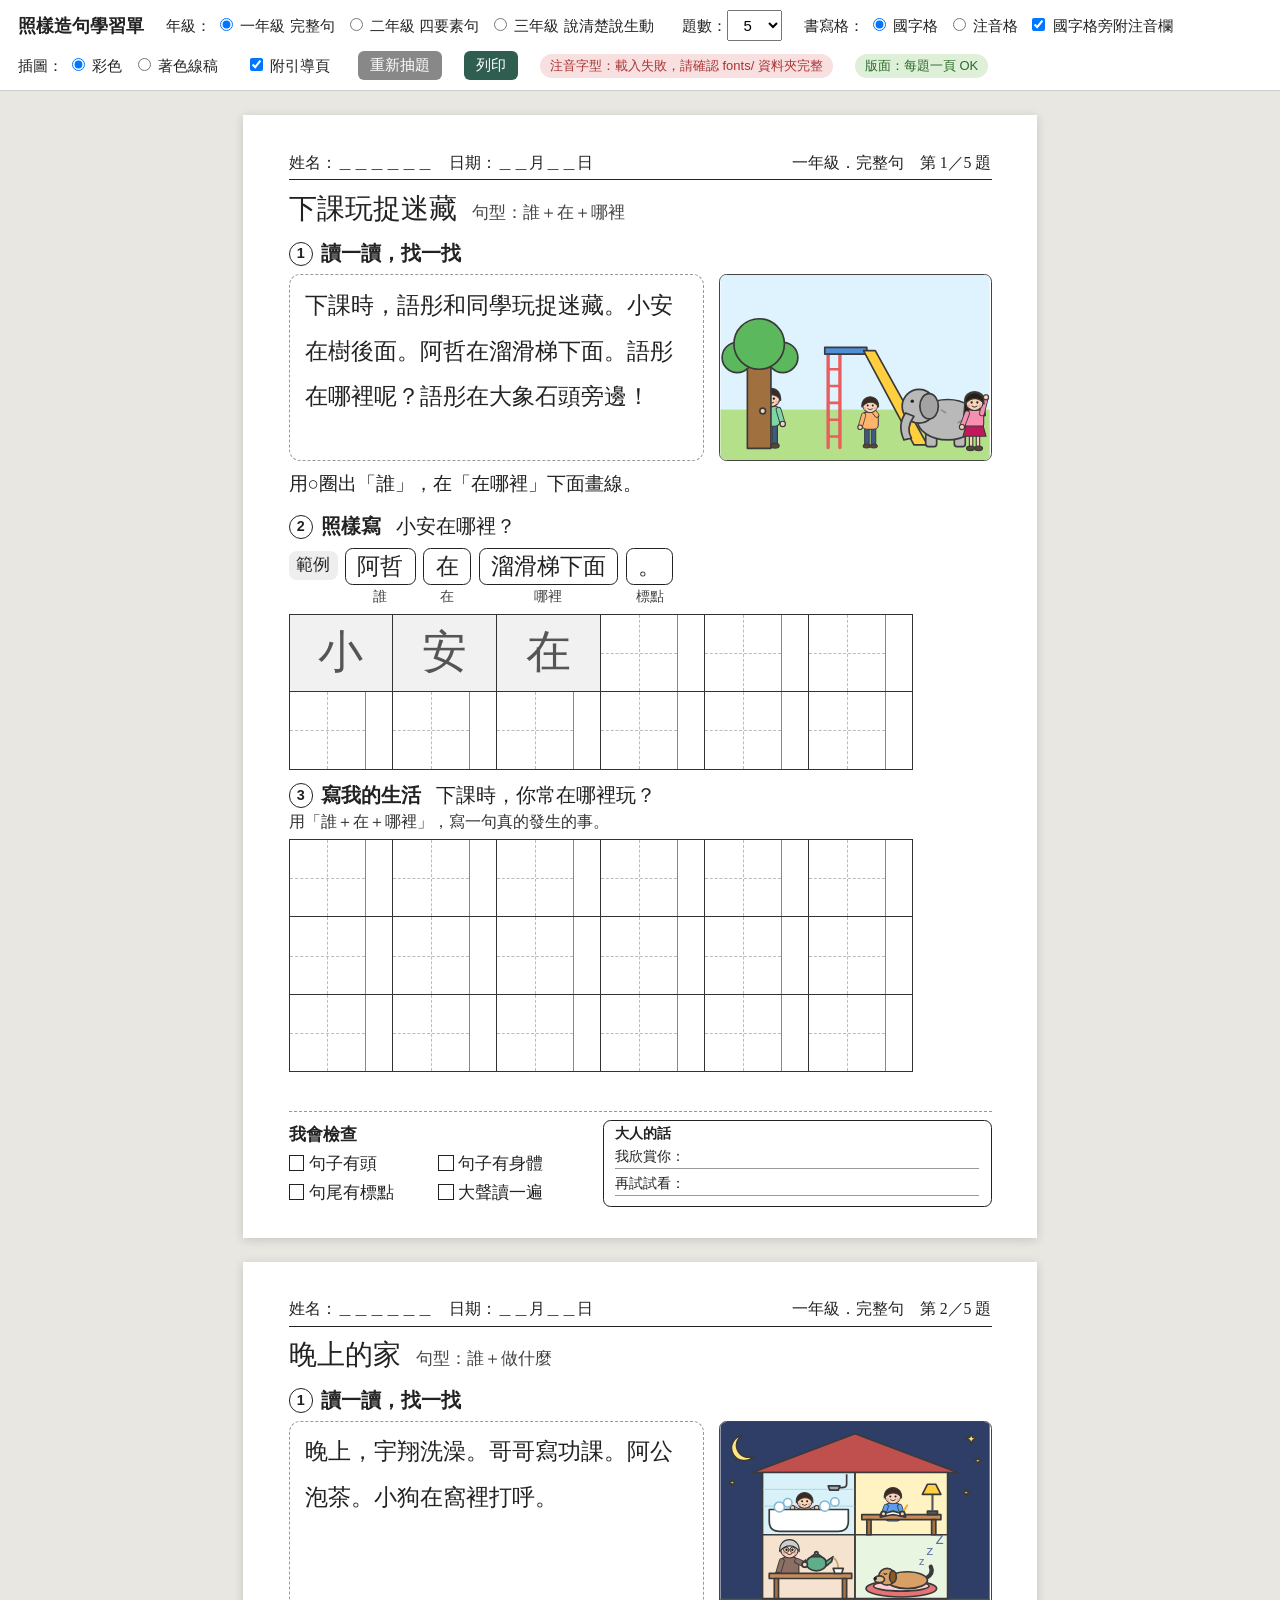
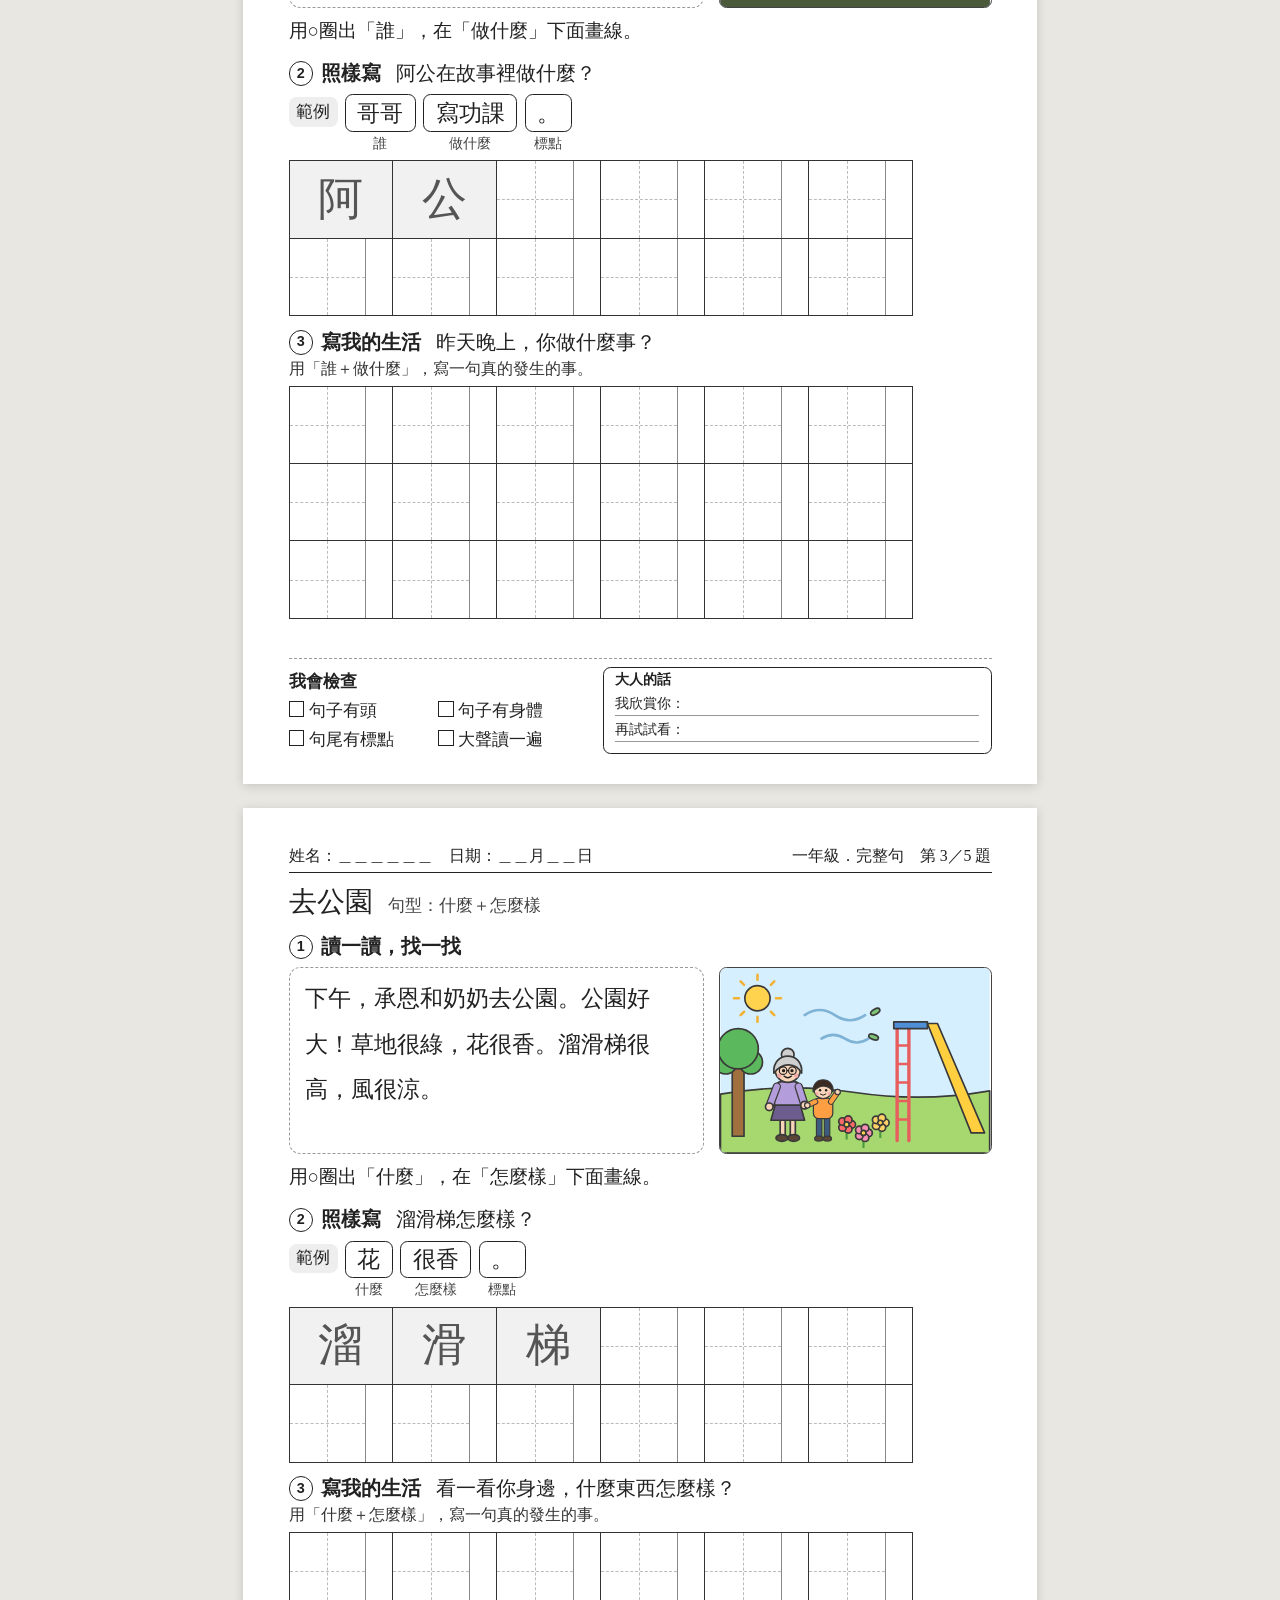
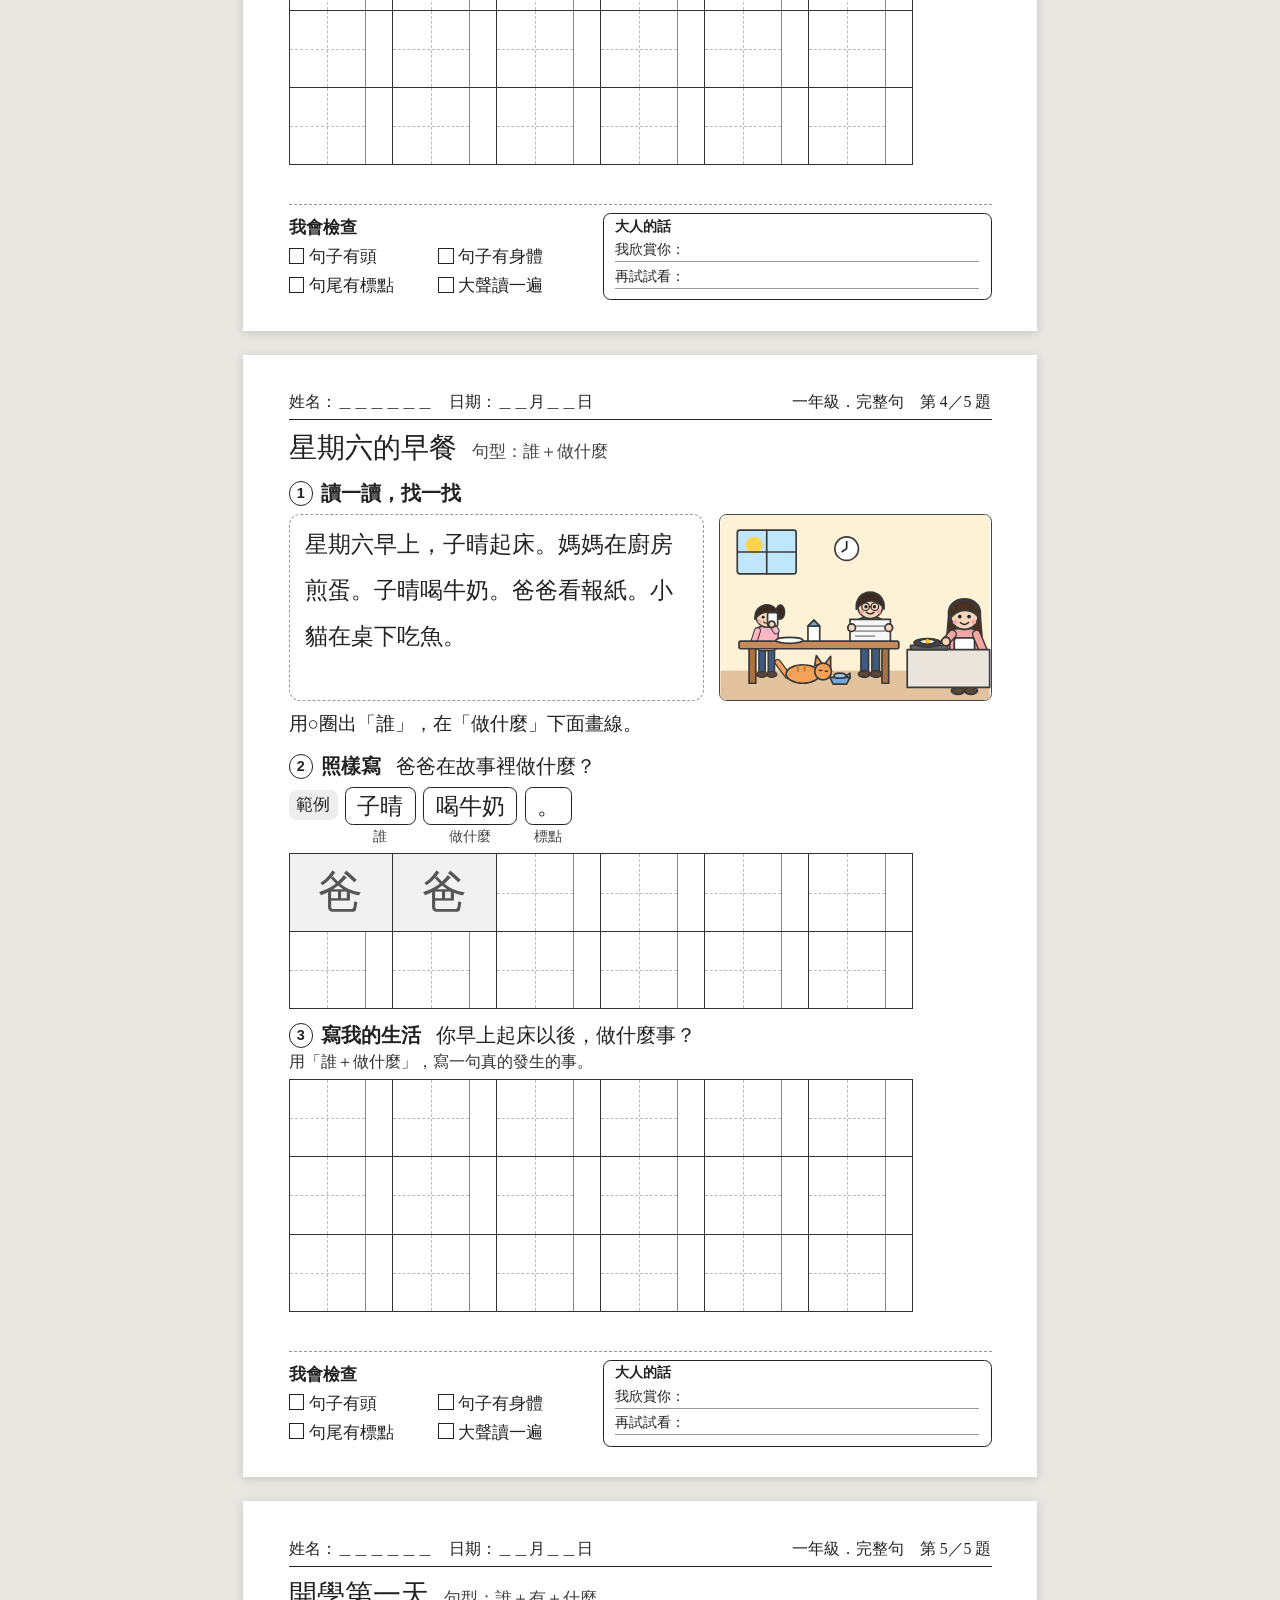
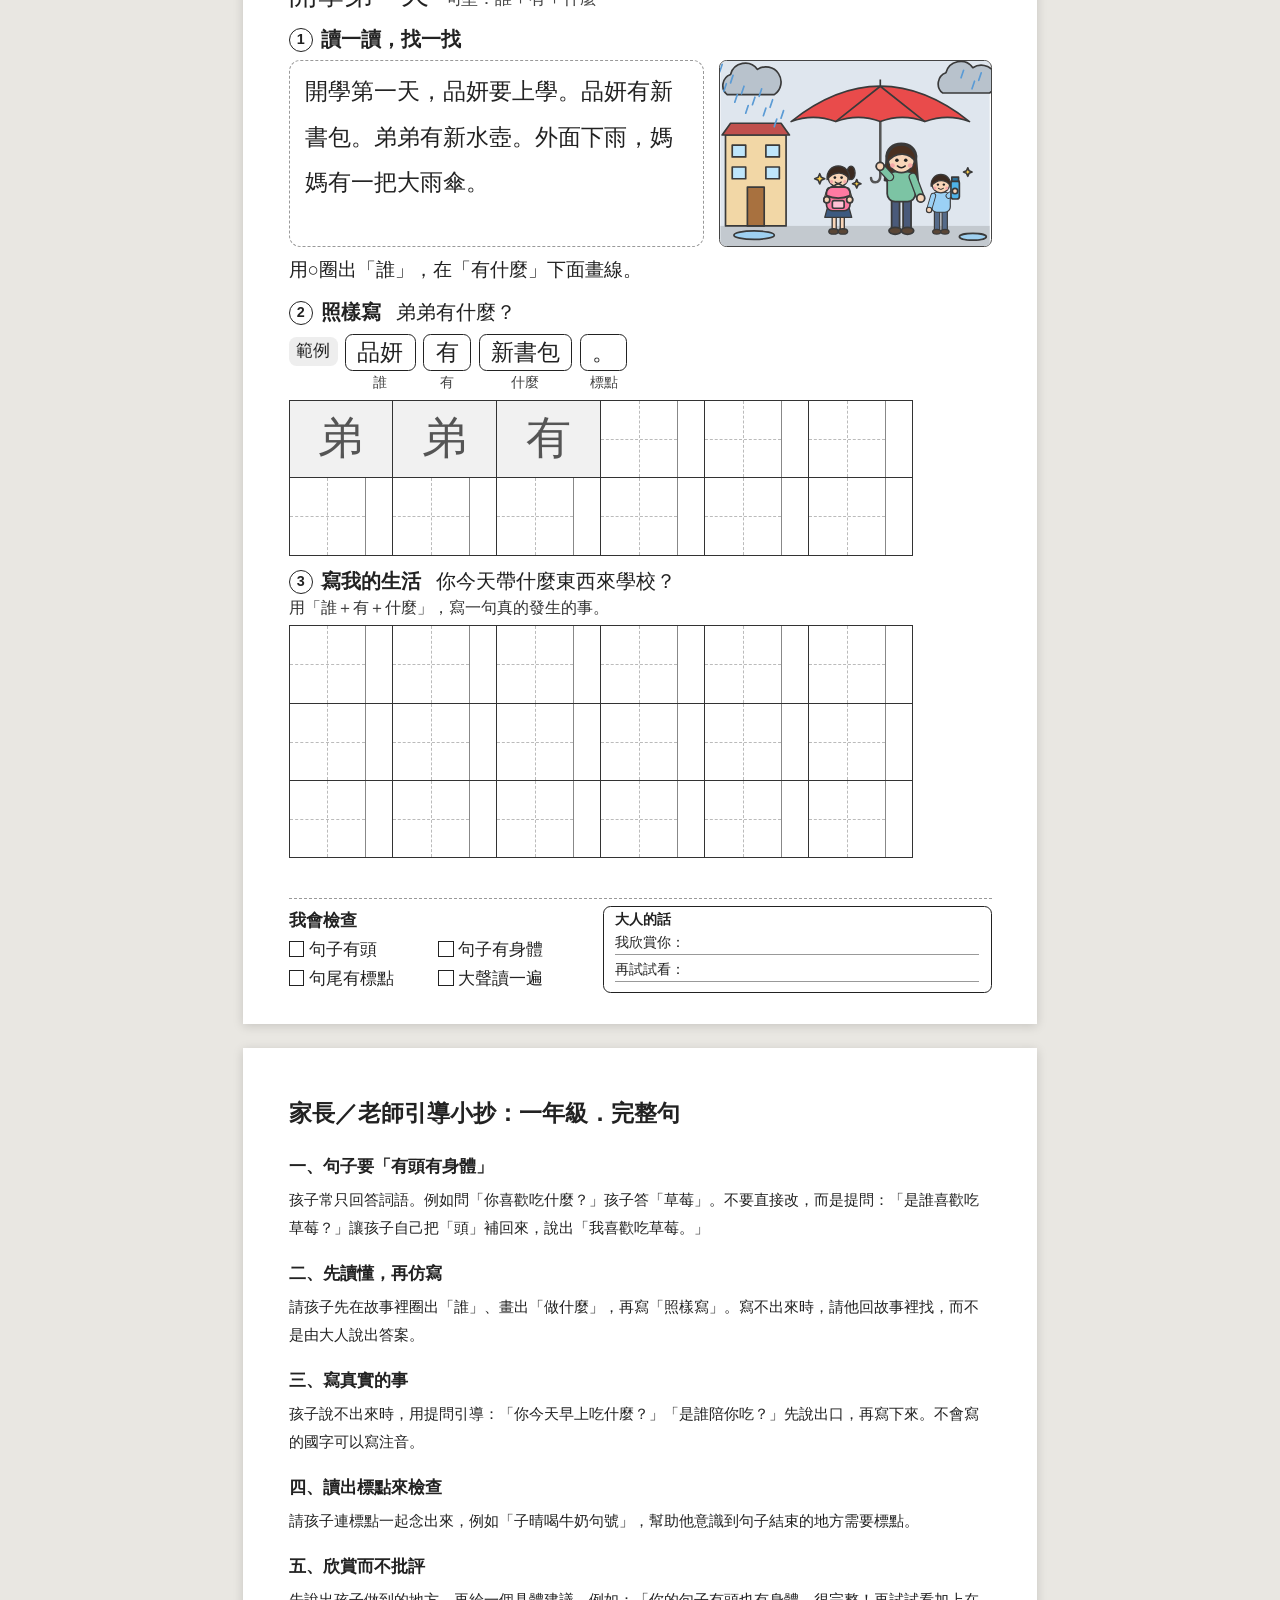
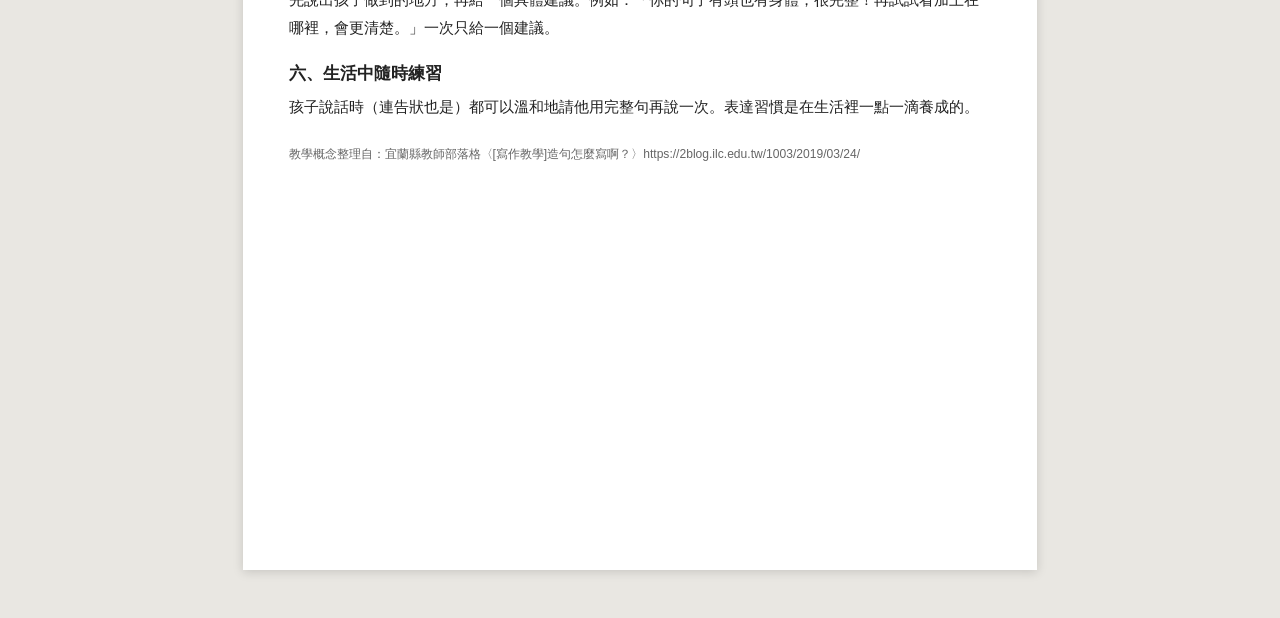
==== index.html @ 9c2326df "拆分為 index.html、css、js、data 結構；字型偵測改為檢查自帶字型是否載入 Co-Authored-By: Claude Opus 5.5 <noreply@anthropic.co" ====
<!DOCTYPE html>
<html lang="zh-Hant">
<head>
<meta charset="UTF-8">
<meta name="viewport" content="width=device-width, initial-scale=1">
<title>照樣造句學習單（低年級）</title>
<link rel="preload" href="fonts/BpmfZihiKaiStd-Regular.ttf" as="font" type="font/ttf" crossorigin>
<link rel="stylesheet" href="css/style.css">
<link rel="stylesheet" href="css/print.css">
</head>
<body>

<div class="panel">
  <h1>照樣造句學習單</h1>
  <span>年級：
    <label><input type="radio" name="lv" value="1" checked> 一年級 完整句</label>
    <label><input type="radio" name="lv" value="2"> 二年級 四要素句</label>
    <label><input type="radio" name="lv" value="3"> 三年級 說清楚說生動</label>
  </span>
  <span>題數：<select id="count"><option>3</option><option>4</option><option selected>5</option></select></span>
  <span>書寫格：
    <label><input type="radio" name="mode" value="hz" checked> 國字格</label>
    <label><input type="radio" name="mode" value="zy"> 注音格</label>
    <label id="zyWrap"><input type="checkbox" id="zy" checked> 國字格旁附注音欄</label>
  </span>
  <span>插圖：
    <label><input type="radio" name="art" value="color" checked> 彩色</label>
    <label><input type="radio" name="art" value="line"> 著色線稿</label>
  </span>
  <label><input type="checkbox" id="withGuide" checked> 附引導頁</label>
  <button class="gray" id="reshuffle">重新抽題</button>
  <button id="printBtn">列印</button>
  <span id="fontStatus">偵測字型中…</span>
  <span id="warn"></span>
</div>

<div id="sheets"></div>

<script src="data/grade1.js"></script>
<script src="data/grade2.js"></script>
<script src="data/grade3.js"></script>
<script src="js/svgs.js"></script>
<script src="js/app.js"></script>
</body>
</html>
---- css/style.css ----
/* 字嗨注音標楷（BpmfZihiKaiStd）：原始未修改檔案，授權見 fonts/ */
@font-face{font-family:'BpmfZihiKaiStd';src:url('../fonts/BpmfZihiKaiStd-Regular.ttf') format('truetype');font-display:block}

:root{
  --bpmf:'BpmfZihiKaiStd','字嗨注音標楷','Bpmf Zihi Kai Std','BpmfZihiKaiStd-Regular','DFKai-SB','標楷體',serif;
  --ui:'Microsoft JhengHei','PingFang TC','Noto Sans TC',sans-serif;
}
*{box-sizing:border-box}
body{margin:0;background:#e9e7e2;font-family:var(--ui);color:#222;
  -webkit-print-color-adjust:exact;print-color-adjust:exact}

/* ===== 控制面板 ===== */
.panel{position:sticky;top:0;z-index:5;background:#fff;border-bottom:1px solid #ccc;
  padding:10px 18px;display:flex;flex-wrap:wrap;gap:10px 22px;align-items:center;font-size:15px}
.panel h1{font-size:18px;margin:0}
.panel label{cursor:pointer;margin-right:6px}
.panel .dis{color:#aaa;cursor:default}
.panel select,.panel button{font-size:15px;padding:5px 12px}
.panel button{background:#2f5d50;color:#fff;border:0;border-radius:6px;cursor:pointer}
.panel button.gray{background:#888}
#fontStatus,#warn{font-size:13px;padding:3px 10px;border-radius:12px}
.ok{background:#dff0d8;color:#2d6a2d}.ng{background:#f8e0e0;color:#a33}

/* ===== A4 頁面 ===== */
#sheets{padding:24px 0}
.page{width:210mm;height:297mm;margin:0 auto 24px;background:#fff;overflow:hidden;
  padding:10mm 12mm 8mm;box-shadow:0 2px 10px rgba(0,0,0,.15);
  display:flex;flex-direction:column;font-family:var(--bpmf)}
.head{display:flex;justify-content:space-between;align-items:flex-end;
  border-bottom:.5mm solid #222;padding-bottom:1.5mm;font-size:4.2mm}
.title{font-size:7.5mm;margin:2.5mm 0 0;display:flex;align-items:baseline;gap:4mm}
.title small{font-size:4.4mm;color:#444}
.sec{margin-top:3mm}
.sec-t{font-size:5.2mm;font-weight:bold;margin-bottom:1.5mm;display:flex;align-items:center;gap:2mm;line-height:1.5}
.sec-t .q{font-weight:normal;margin-left:2mm}
.num{display:inline-flex;width:6.5mm;height:6.5mm;border-radius:50%;border:.4mm solid #222;
  align-items:center;justify-content:center;font-family:var(--ui);font-size:3.8mm;flex:none}
.story{display:flex;gap:4mm;align-items:stretch}
.story .txt{flex:1;font-size:6.2mm;line-height:1.95;border:.35mm dashed #999;border-radius:3mm;padding:2mm 4mm}
.ill{width:72mm;flex:none}
.ill svg{width:72mm;height:49.5mm;display:block;border:.35mm solid #444;border-radius:2mm}
.task{font-size:5mm;margin-top:1.5mm;line-height:1.8}
.subq{font-size:4.2mm;margin:-1mm 0 1.5mm;color:#333}

/* 範例句 */
.ex{display:flex;gap:2mm;align-items:flex-start;margin-bottom:2mm}
.ex .lab{font-size:4.4mm;padding:1mm 2mm;background:#eee;border-radius:2mm;margin-top:.8mm}
.blk .w{font-size:6.2mm;border:.4mm solid #222;border-radius:2mm;padding:.5mm 3mm;min-width:11mm;text-align:center}
.blk .tag{font-size:3.8mm;text-align:center;color:#444;margin-top:.5mm}

/* 書寫格：20mm 以上 */
.grid{display:grid;width:max-content;border-top:.45mm solid #333;border-left:.45mm solid #333}
.cell{height:20.5mm;border-right:.45mm solid #333;border-bottom:.45mm solid #333;display:flex;position:relative}
.cell .sq{width:20mm;height:100%;position:relative}
.m-hz .cell .sq::before{content:'';position:absolute;left:50%;top:0;bottom:0;border-left:.25mm dashed #bbb}
.m-hz .cell .sq::after{content:'';position:absolute;top:50%;left:0;right:0;border-top:.25mm dashed #bbb}
.cell .zy{flex:1;border-left:.3mm solid #888}
.cell.given{background:#f1f1f1}
.cell .gch{position:absolute;inset:0;display:flex;align-items:center;justify-content:center;
  font-size:12mm;color:#555;line-height:1}

/* 頁尾 */
.foot{margin-top:auto;display:grid;grid-template-columns:1fr 1.3fr;gap:4mm;
  border-top:.3mm dashed #999;padding-top:2mm}
.check{font-size:4.4mm;line-height:1.75}
.check .items{display:grid;grid-template-columns:1fr 1fr}
.box{display:inline-block;width:4.2mm;height:4.2mm;border:.35mm solid #222;margin-right:1.2mm;vertical-align:-.4mm}
.adult{border:.35mm solid #222;border-radius:2mm;padding:1mm 3mm 1.5mm;font-family:var(--ui);font-size:3.6mm}
.adult .ln{border-bottom:.25mm solid #999;height:7mm;display:flex;align-items:flex-end;padding-bottom:.5mm}

/* 著色線稿模式 */
.lineart .ill [fill]:not([fill="none"]):not(.k){fill:#fff}
.lineart .ill .f{stroke:#fff}

/* 引導頁 */
.guide{font-family:var(--ui);font-size:4mm;line-height:1.85;display:block}
.guide h2{font-size:6mm;margin:2mm 0 3mm}
.guide h3{font-size:4.6mm;margin:4mm 0 1mm}
.guide p{margin:0 0 2mm}
.guide .src{font-size:3.2mm;color:#666;margin-top:6mm}

/* 先想一想 構思框 */
.plan{display:flex;gap:2mm;margin-bottom:2.5mm}
.pl{flex:1;border:.35mm solid #222;border-radius:2mm;overflow:hidden}
.pt{font-size:4.2mm;text-align:center;background:#eee;border-bottom:.3mm solid #222;padding:.5mm}
.pb{height:16mm}
.plan-t{font-size:4.4mm;margin-bottom:1mm}
.ex{flex-wrap:wrap}
---- css/print.css ----
/* 列印：A4 無邊界，每頁分頁 */
@page{size:A4;margin:0}
@media print{
  body{background:#fff}
  .panel{display:none}
  #sheets{padding:0}
  .page{margin:0;box-shadow:none;break-after:page}
  .page:last-child{break-after:auto}
}
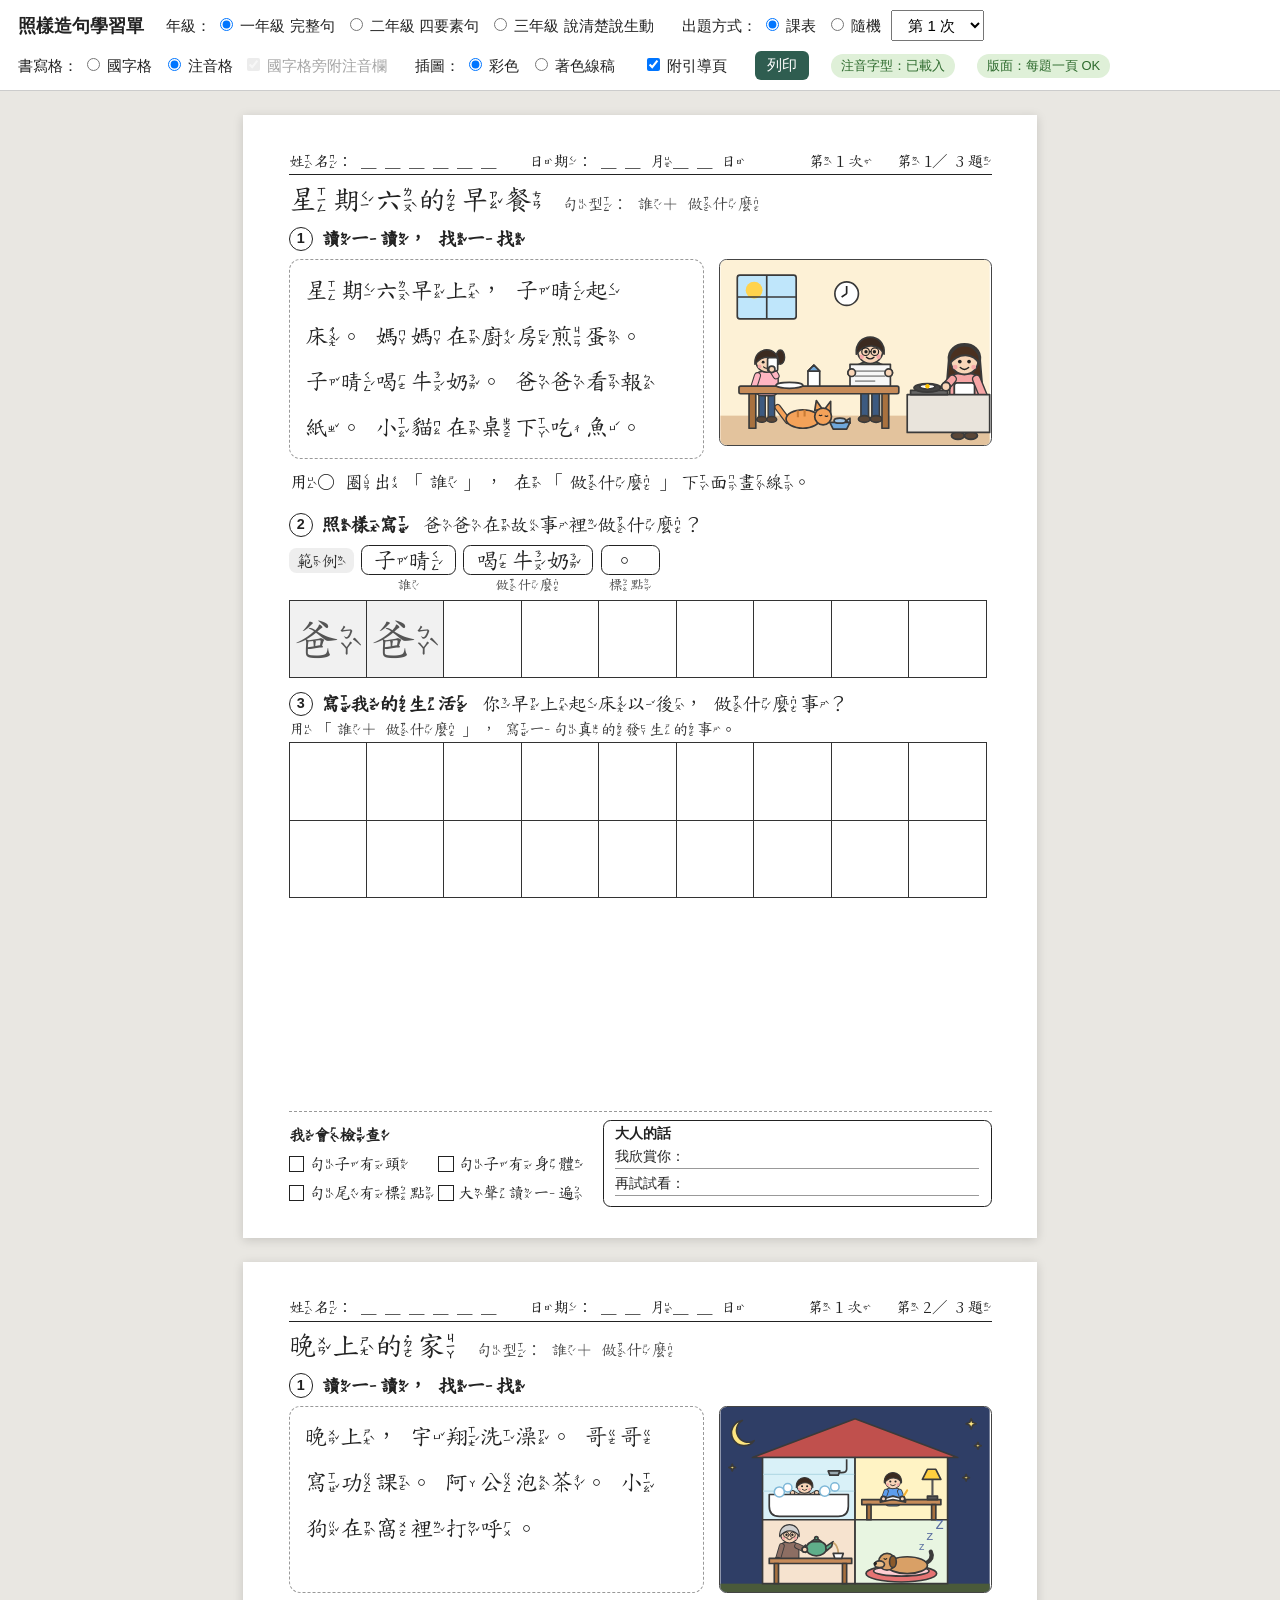
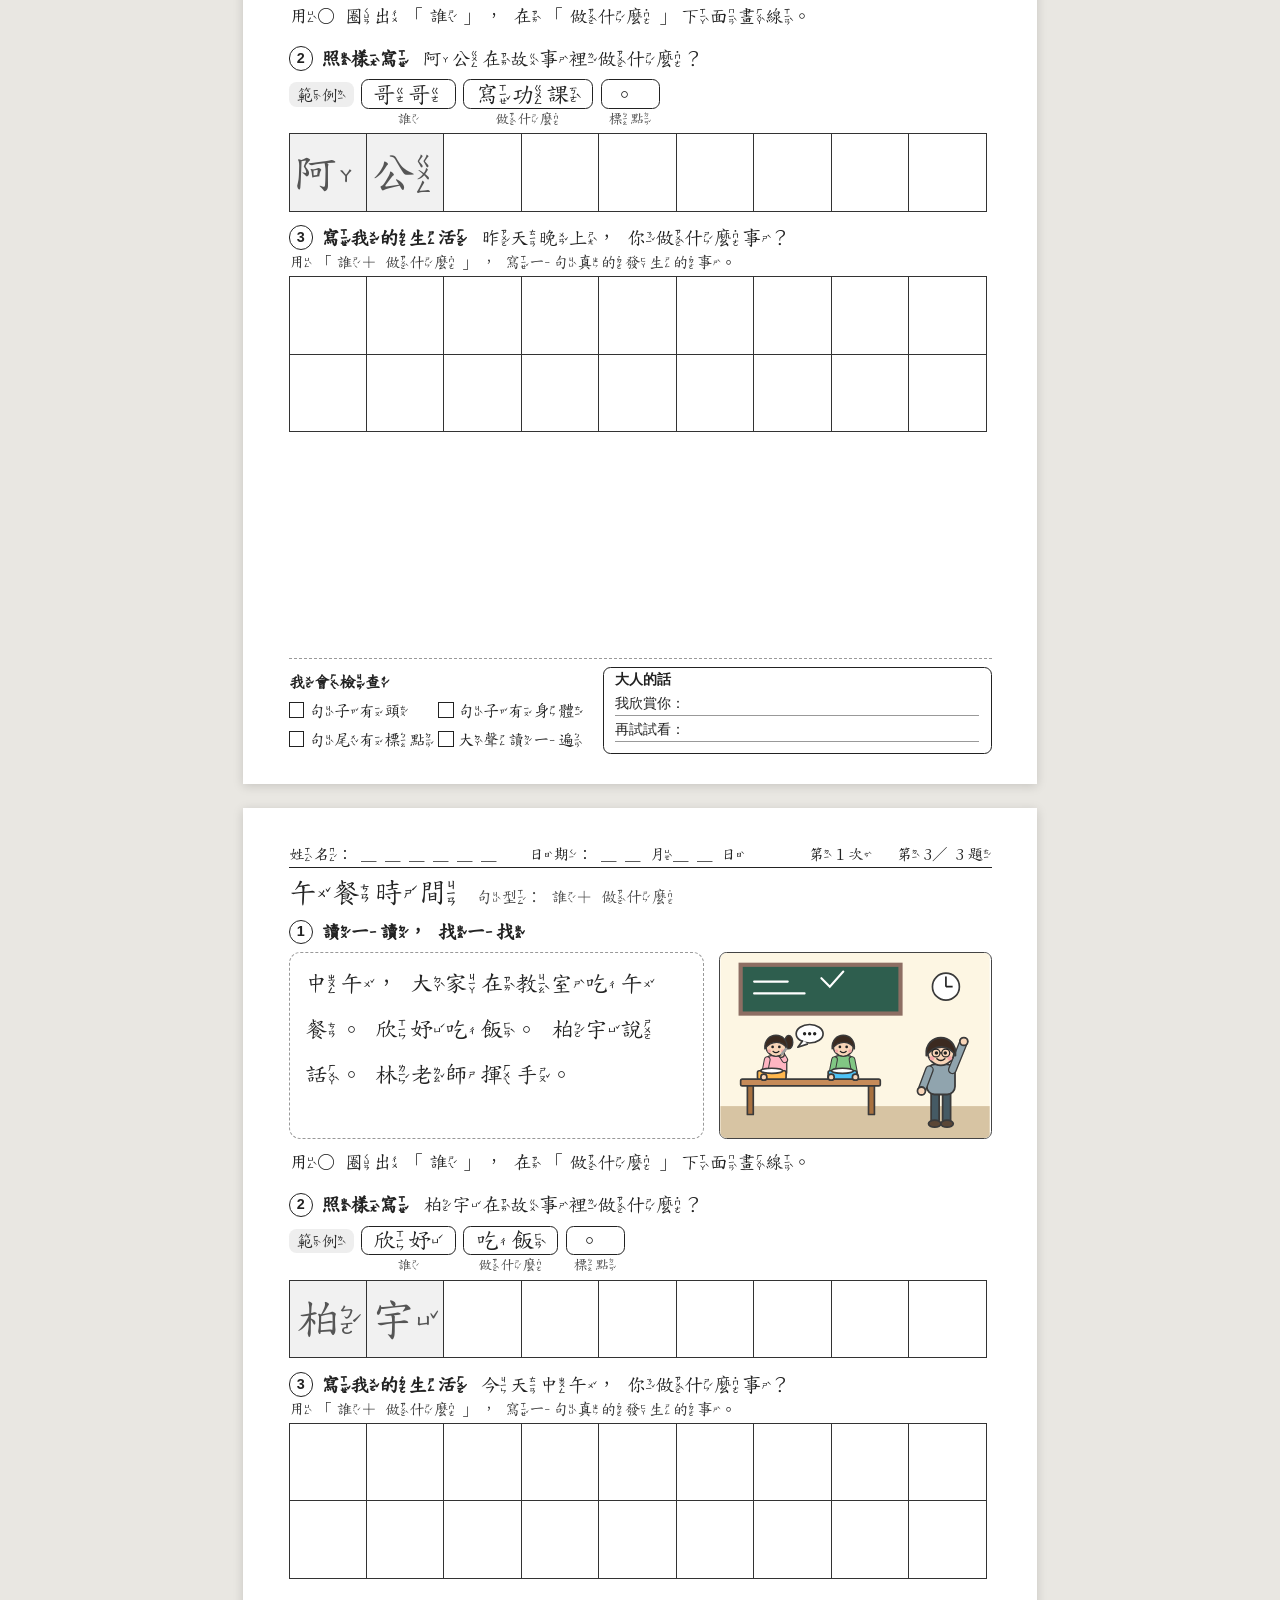
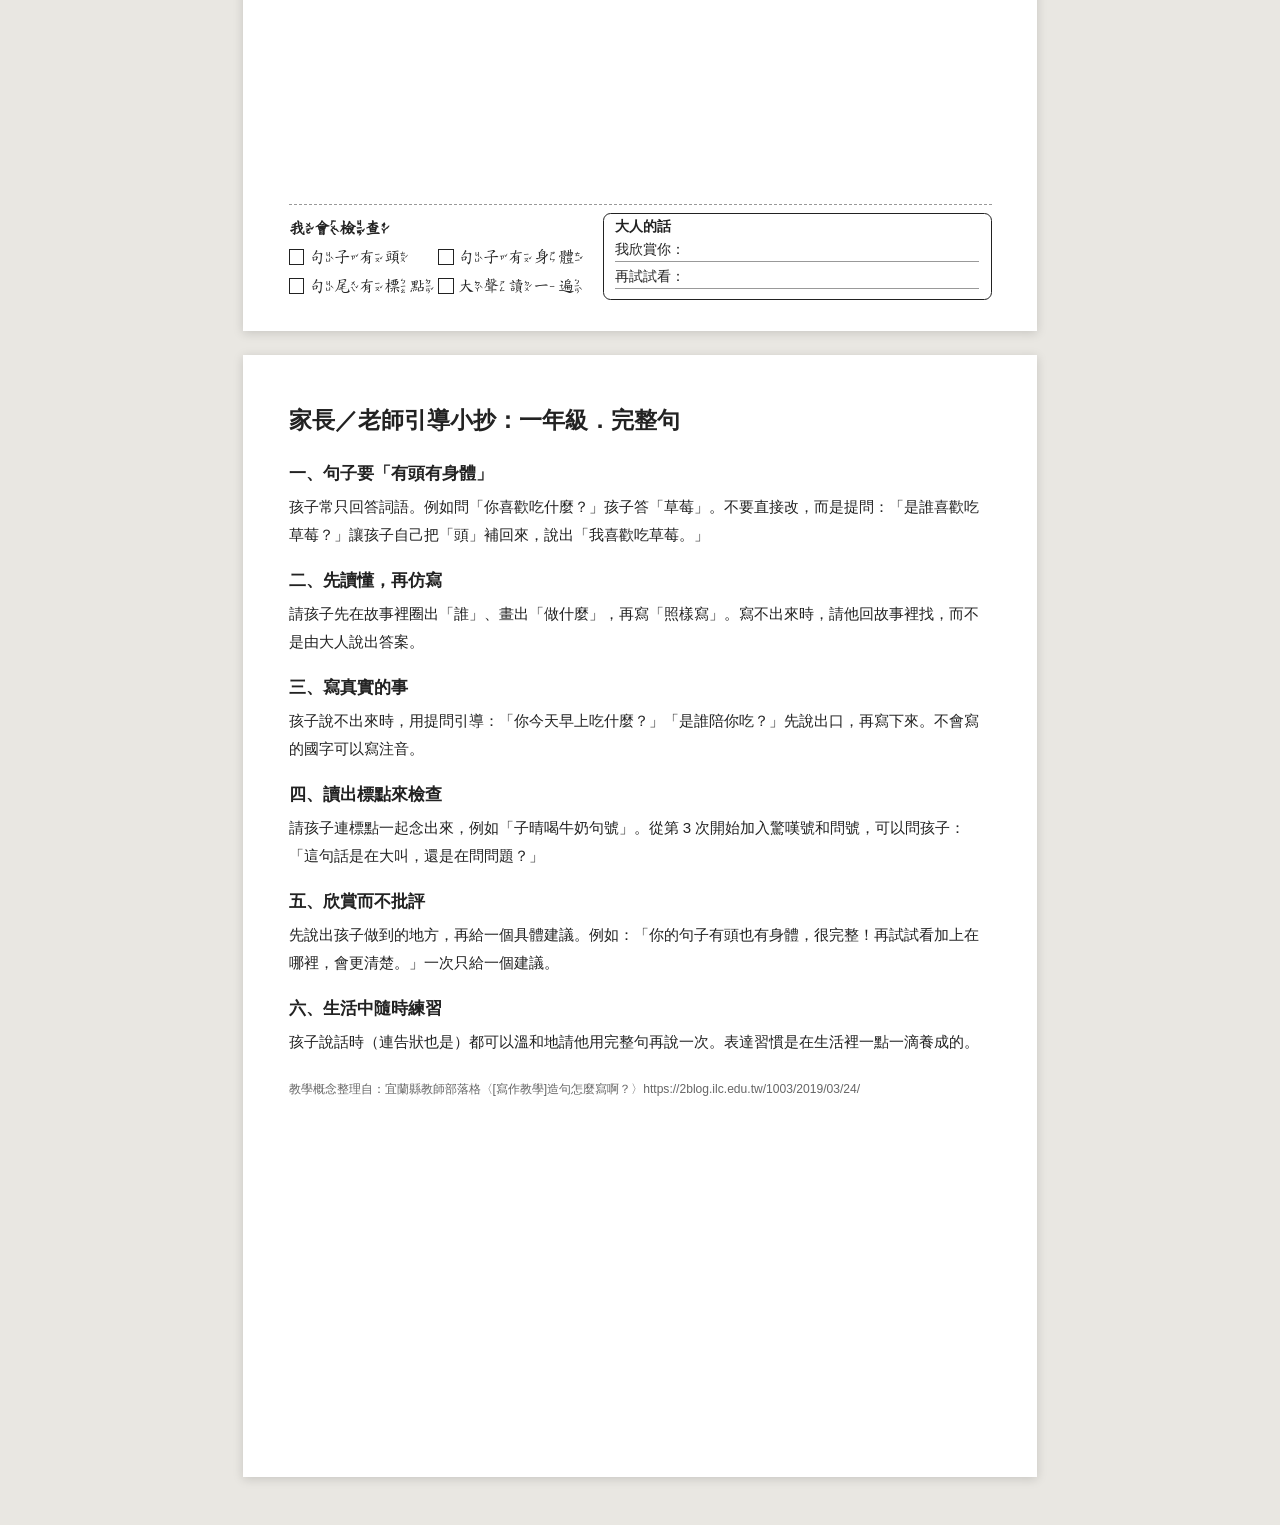
==== commit 8e76f68e: "新增出題方式：課表模式（依 lesson 印出該次全部題目，頁首顯示第 N 次）與隨機模式 Co-Authored-By: Claude Opus 5.5 <noreply@anthropic.com" ====
--- a/index.html
+++ b/index.html
@@ -17,7 +17,12 @@
     <label><input type="radio" name="lv" value="2"> 二年級 四要素句</label>
     <label><input type="radio" name="lv" value="3"> 三年級 說清楚說生動</label>
   </span>
-  <span>題數：<select id="count"><option>3</option><option>4</option><option selected>5</option></select></span>
+  <span id="srcWrap">出題方式：
+    <label><input type="radio" name="src" value="lesson" checked> 課表</label>
+    <label><input type="radio" name="src" value="random"> 隨機</label>
+    <select id="lesson"></select>
+  </span>
+  <span id="countWrap">題數：<select id="count"><option>3</option><option>4</option><option selected>5</option></select></span>
   <span>書寫格：
     <label><input type="radio" name="mode" value="hz" checked> 國字格</label>
     <label><input type="radio" name="mode" value="zy"> 注音格</label>
